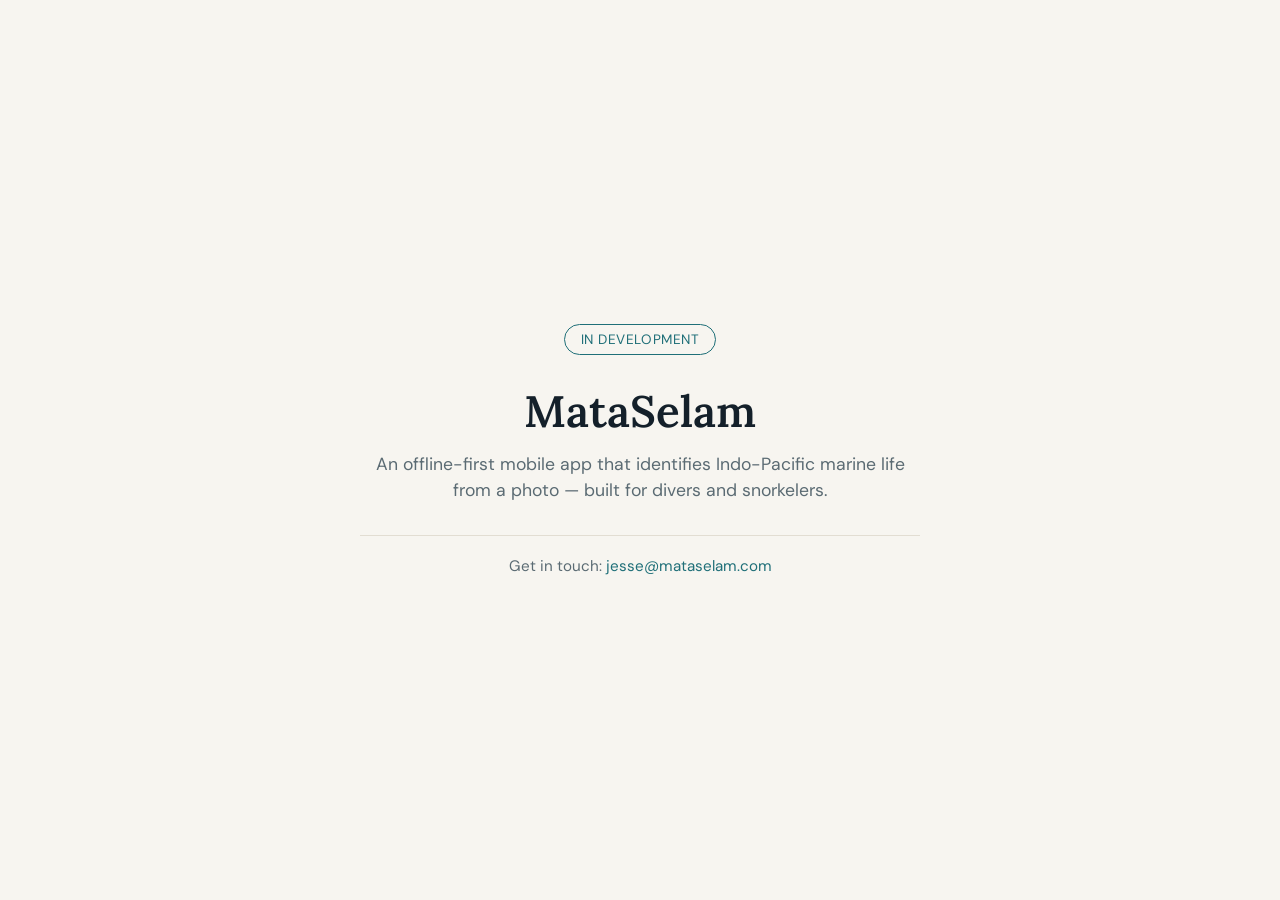
==== index.html @ fbf0c942 "Add placeholder landing page for mataselam.com Minimal honest coming-soon page to satisfy Apple Deve" ====
<!doctype html>
<html lang="en">
<head>
<meta charset="utf-8">
<meta name="viewport" content="width=device-width, initial-scale=1">
<title>MataSelam</title>
<meta name="description" content="MataSelam is an offline-first mobile app that identifies Indo-Pacific marine life from a photo, for divers and snorkelers.">
<link rel="preconnect" href="https://fonts.googleapis.com">
<link rel="preconnect" href="https://fonts.gstatic.com" crossorigin>
<link href="https://fonts.googleapis.com/css2?family=Lora:wght@600&family=DM+Sans:wght@400;500&display=swap" rel="stylesheet">
<style>
  :root {
    --ink: #14202a;
    --muted: #5b6b73;
    --bg: #f7f5f0;
    --accent: #1f6f78;
    --border: #e2ddd2;
  }
  * { box-sizing: border-box; }
  html, body {
    margin: 0;
    padding: 0;
    background: var(--bg);
    color: var(--ink);
    font-family: 'DM Sans', -apple-system, BlinkMacSystemFont, sans-serif;
  }
  body {
    min-height: 100vh;
    display: flex;
    align-items: center;
    justify-content: center;
    padding: 24px;
  }
  main {
    max-width: 560px;
    text-align: center;
  }
  h1 {
    font-family: 'Lora', Georgia, serif;
    font-weight: 600;
    font-size: clamp(2rem, 5vw, 2.75rem);
    margin: 0 0 12px;
    color: var(--ink);
  }
  p.tagline {
    font-size: 1.1rem;
    color: var(--muted);
    margin: 0 0 32px;
    line-height: 1.5;
  }
  .status {
    display: inline-block;
    font-size: 0.85rem;
    letter-spacing: 0.04em;
    text-transform: uppercase;
    color: var(--accent);
    border: 1px solid var(--accent);
    border-radius: 999px;
    padding: 6px 16px;
    margin-bottom: 28px;
  }
  .contact {
    font-size: 0.95rem;
    color: var(--muted);
    border-top: 1px solid var(--border);
    padding-top: 20px;
    margin-top: 8px;
  }
  .contact a {
    color: var(--accent);
    text-decoration: none;
  }
  .contact a:hover { text-decoration: underline; }
</style>
</head>
<body>
  <main>
    <div class="status">In development</div>
    <h1>MataSelam</h1>
    <p class="tagline">
      An offline-first mobile app that identifies Indo-Pacific marine life from a photo &mdash;
      built for divers and snorkelers.
    </p>
    <div class="contact">
      Get in touch: <a href="mailto:jesse@mataselam.com">jesse@mataselam.com</a>
    </div>
  </main>
</body>
</html>
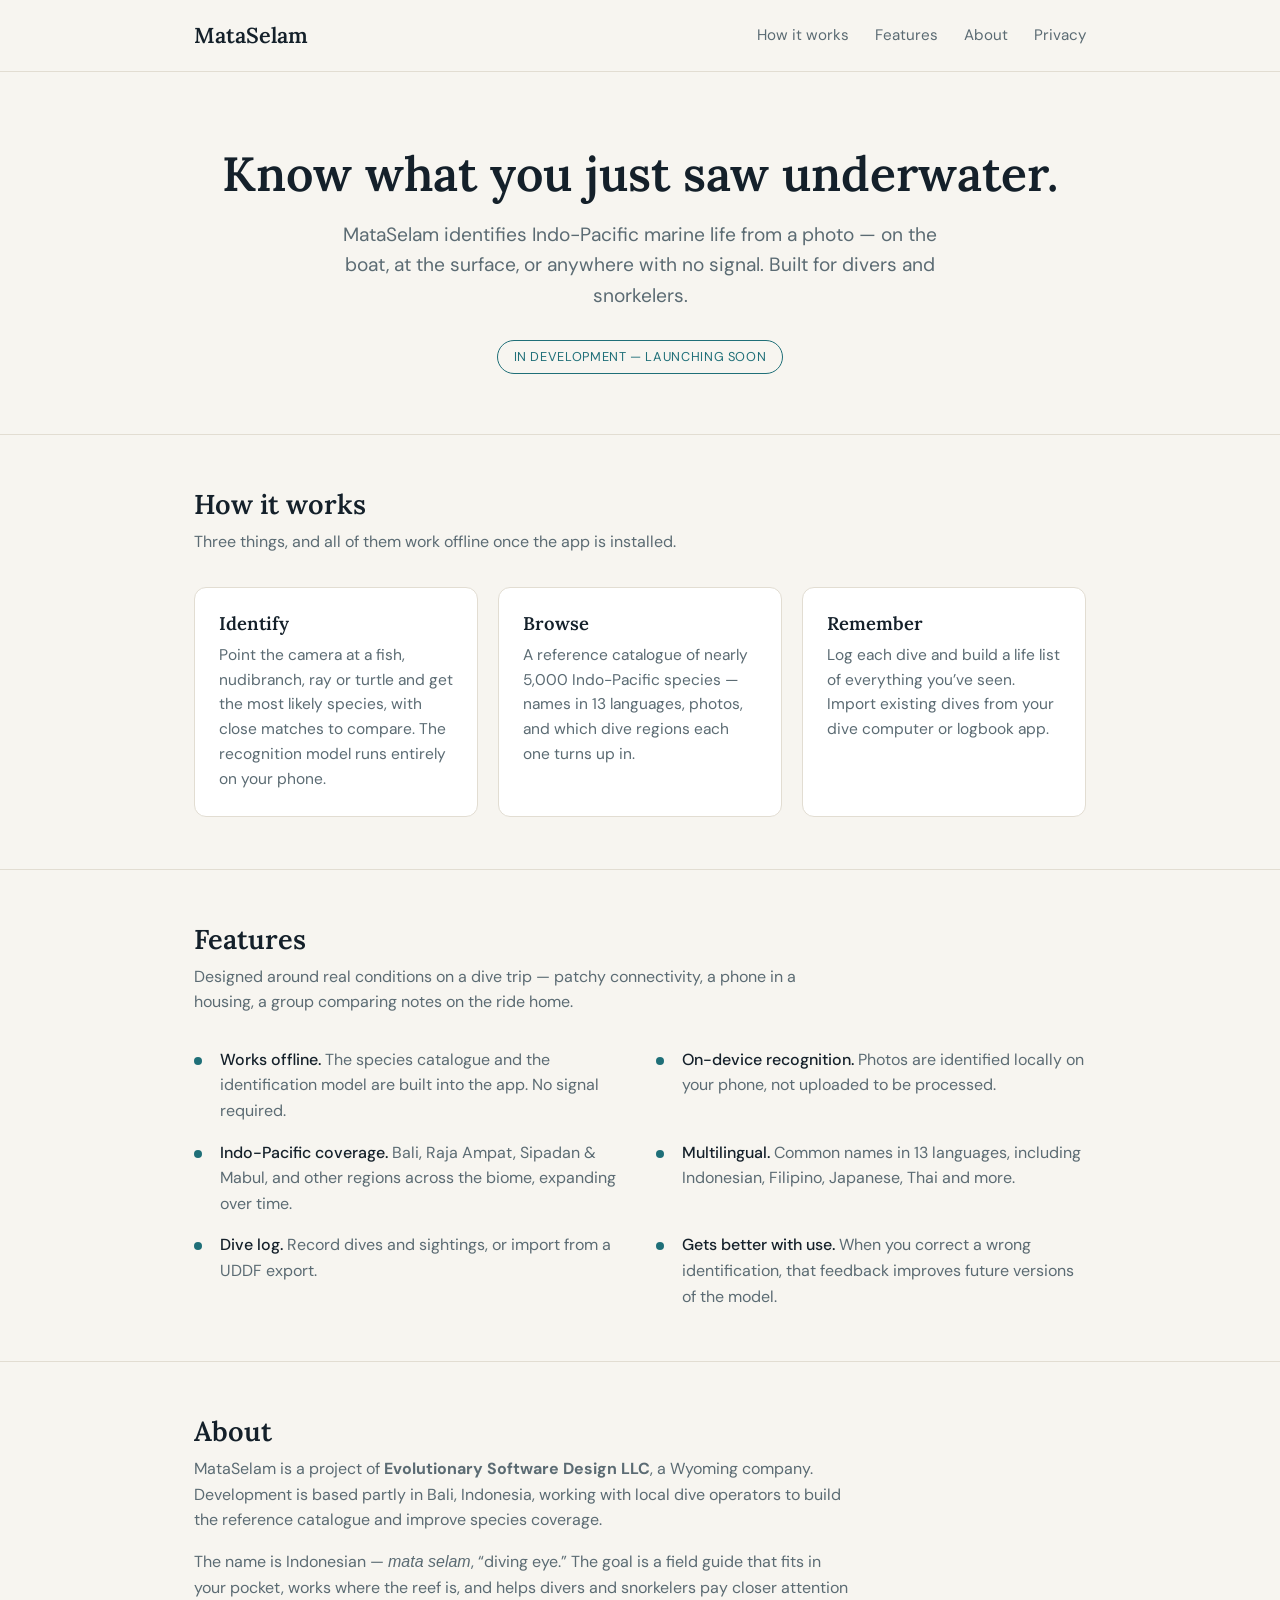
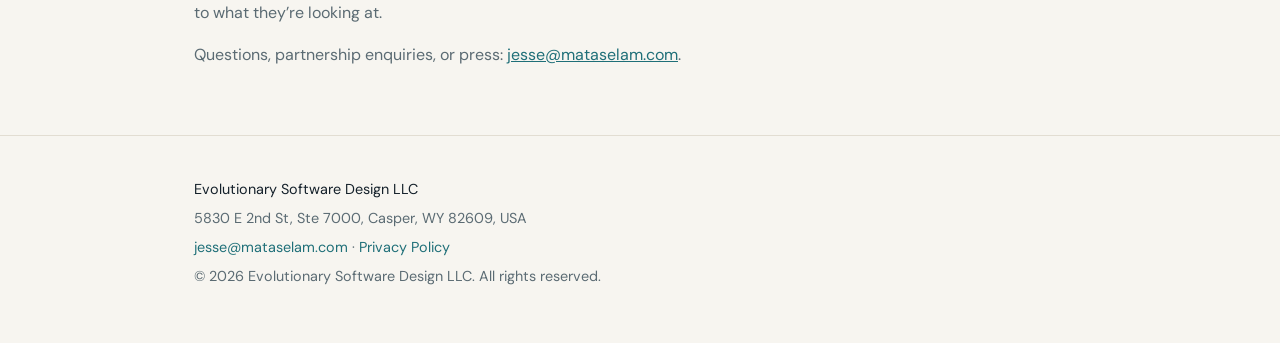
==== commit df4bf86e: "Expand site into a real multi-section page + privacy policy Apple withdrew the Developer Program enr" ====
--- a/index.html
+++ b/index.html
@@ -3,87 +3,124 @@
 <head>
 <meta charset="utf-8">
 <meta name="viewport" content="width=device-width, initial-scale=1">
-<title>MataSelam</title>
-<meta name="description" content="MataSelam is an offline-first mobile app that identifies Indo-Pacific marine life from a photo, for divers and snorkelers.">
+<title>MataSelam &mdash; Identify Indo-Pacific marine life</title>
+<meta name="description" content="MataSelam is an offline-first mobile app that identifies Indo-Pacific marine life from a photo, for divers and snorkelers. A project of Evolutionary Software Design LLC.">
+<link rel="canonical" href="https://mataselam.com/">
+<meta property="og:title" content="MataSelam">
+<meta property="og:description" content="An offline-first mobile app that identifies Indo-Pacific marine life from a photo, for divers and snorkelers.">
+<meta property="og:type" content="website">
+<meta property="og:url" content="https://mataselam.com/">
 <link rel="preconnect" href="https://fonts.googleapis.com">
 <link rel="preconnect" href="https://fonts.gstatic.com" crossorigin>
 <link href="https://fonts.googleapis.com/css2?family=Lora:wght@600&family=DM+Sans:wght@400;500&display=swap" rel="stylesheet">
-<style>
-  :root {
-    --ink: #14202a;
-    --muted: #5b6b73;
-    --bg: #f7f5f0;
-    --accent: #1f6f78;
-    --border: #e2ddd2;
-  }
-  * { box-sizing: border-box; }
-  html, body {
-    margin: 0;
-    padding: 0;
-    background: var(--bg);
-    color: var(--ink);
-    font-family: 'DM Sans', -apple-system, BlinkMacSystemFont, sans-serif;
-  }
-  body {
-    min-height: 100vh;
-    display: flex;
-    align-items: center;
-    justify-content: center;
-    padding: 24px;
-  }
-  main {
-    max-width: 560px;
-    text-align: center;
-  }
-  h1 {
-    font-family: 'Lora', Georgia, serif;
-    font-weight: 600;
-    font-size: clamp(2rem, 5vw, 2.75rem);
-    margin: 0 0 12px;
-    color: var(--ink);
-  }
-  p.tagline {
-    font-size: 1.1rem;
-    color: var(--muted);
-    margin: 0 0 32px;
-    line-height: 1.5;
-  }
-  .status {
-    display: inline-block;
-    font-size: 0.85rem;
-    letter-spacing: 0.04em;
-    text-transform: uppercase;
-    color: var(--accent);
-    border: 1px solid var(--accent);
-    border-radius: 999px;
-    padding: 6px 16px;
-    margin-bottom: 28px;
-  }
-  .contact {
-    font-size: 0.95rem;
-    color: var(--muted);
-    border-top: 1px solid var(--border);
-    padding-top: 20px;
-    margin-top: 8px;
-  }
-  .contact a {
-    color: var(--accent);
-    text-decoration: none;
-  }
-  .contact a:hover { text-decoration: underline; }
-</style>
+<link rel="stylesheet" href="/style.css">
 </head>
 <body>
-  <main>
-    <div class="status">In development</div>
-    <h1>MataSelam</h1>
-    <p class="tagline">
-      An offline-first mobile app that identifies Indo-Pacific marine life from a photo &mdash;
-      built for divers and snorkelers.
-    </p>
-    <div class="contact">
-      Get in touch: <a href="mailto:jesse@mataselam.com">jesse@mataselam.com</a>
+
+<header class="site-header">
+  <div class="wrap">
+    <a class="brand" href="/">MataSelam</a>
+    <nav class="site-nav">
+      <a href="#how-it-works">How it works</a>
+      <a href="#features">Features</a>
+      <a href="#about">About</a>
+      <a href="/privacy/">Privacy</a>
+    </nav>
+  </div>
+</header>
+
+<main>
+  <section class="hero" style="border-top:none">
+    <div class="wrap">
+      <h1>Know what you just saw underwater.</h1>
+      <p class="tagline">
+        MataSelam identifies Indo-Pacific marine life from a photo &mdash; on the boat,
+        at the surface, or anywhere with no signal. Built for divers and snorkelers.
+      </p>
+      <span class="badge">In development &mdash; launching soon</span>
     </div>
-  </main>
+  </section>
+
+  <section id="how-it-works">
+    <div class="wrap">
+      <h2>How it works</h2>
+      <p class="lead">
+        Three things, and all of them work offline once the app is installed.
+      </p>
+      <div class="cards">
+        <div class="card">
+          <h3>Identify</h3>
+          <p>
+            Point the camera at a fish, nudibranch, ray or turtle and get the most
+            likely species, with close matches to compare. The recognition model
+            runs entirely on your phone.
+          </p>
+        </div>
+        <div class="card">
+          <h3>Browse</h3>
+          <p>
+            A reference catalogue of nearly 5,000 Indo-Pacific species &mdash; names in
+            13 languages, photos, and which dive regions each one turns up in.
+          </p>
+        </div>
+        <div class="card">
+          <h3>Remember</h3>
+          <p>
+            Log each dive and build a life list of everything you&rsquo;ve seen.
+            Import existing dives from your dive computer or logbook app.
+          </p>
+        </div>
+      </div>
+    </div>
+  </section>
+
+  <section id="features">
+    <div class="wrap">
+      <h2>Features</h2>
+      <p class="lead">
+        Designed around real conditions on a dive trip &mdash; patchy connectivity,
+        a phone in a housing, a group comparing notes on the ride home.
+      </p>
+      <ul class="features">
+        <li><strong>Works offline.</strong> The species catalogue and the identification model are built into the app. No signal required.</li>
+        <li><strong>On-device recognition.</strong> Photos are identified locally on your phone, not uploaded to be processed.</li>
+        <li><strong>Indo-Pacific coverage.</strong> Bali, Raja Ampat, Sipadan &amp; Mabul, and other regions across the biome, expanding over time.</li>
+        <li><strong>Multilingual.</strong> Common names in 13 languages, including Indonesian, Filipino, Japanese, Thai and more.</li>
+        <li><strong>Dive log.</strong> Record dives and sightings, or import from a UDDF export.</li>
+        <li><strong>Gets better with use.</strong> When you correct a wrong identification, that feedback improves future versions of the model.</li>
+      </ul>
+    </div>
+  </section>
+
+  <section id="about" class="about">
+    <div class="wrap">
+      <h2>About</h2>
+      <p>
+        MataSelam is a project of <strong>Evolutionary Software Design LLC</strong>, a
+        Wyoming company. Development is based partly in Bali, Indonesia, working with
+        local dive operators to build the reference catalogue and improve species coverage.
+      </p>
+      <p>
+        The name is Indonesian &mdash; <em>mata selam</em>, &ldquo;diving eye.&rdquo; The goal is
+        a field guide that fits in your pocket, works where the reef is, and helps divers
+        and snorkelers pay closer attention to what they&rsquo;re looking at.
+      </p>
+      <p>
+        Questions, partnership enquiries, or press:
+        <a href="mailto:jesse@mataselam.com">jesse@mataselam.com</a>.
+      </p>
+    </div>
+  </section>
+</main>
+
+<footer class="site-footer">
+  <div class="wrap">
+    <p class="company">Evolutionary Software Design LLC</p>
+    <p>5830 E 2nd St, Ste 7000, Casper, WY 82609, USA</p>
+    <p><a href="mailto:jesse@mataselam.com">jesse@mataselam.com</a> &middot; <a href="/privacy/">Privacy Policy</a></p>
+    <p>&copy; 2026 Evolutionary Software Design LLC. All rights reserved.</p>
+  </div>
+</footer>
+
 </body>
 </html>
--- a/style.css
+++ b/style.css
@@ -0,0 +1,185 @@
+:root {
+  --ink: #14202a;
+  --muted: #5b6b73;
+  --bg: #f7f5f0;
+  --surface: #ffffff;
+  --accent: #1f6f78;
+  --accent-dark: #164f56;
+  --border: #e2ddd2;
+  --maxw: 940px;
+}
+
+* { box-sizing: border-box; }
+
+html, body {
+  margin: 0;
+  padding: 0;
+  background: var(--bg);
+  color: var(--ink);
+  font-family: 'DM Sans', -apple-system, BlinkMacSystemFont, 'Segoe UI', sans-serif;
+  line-height: 1.6;
+  -webkit-font-smoothing: antialiased;
+}
+
+h1, h2, h3 {
+  font-family: 'Lora', Georgia, serif;
+  font-weight: 600;
+  color: var(--ink);
+  line-height: 1.25;
+}
+
+a { color: var(--accent); }
+a:hover { color: var(--accent-dark); }
+
+.wrap {
+  max-width: var(--maxw);
+  margin: 0 auto;
+  padding: 0 24px;
+}
+
+/* Header */
+.site-header {
+  border-bottom: 1px solid var(--border);
+  background: var(--bg);
+}
+.site-header .wrap {
+  display: flex;
+  align-items: center;
+  justify-content: space-between;
+  flex-wrap: wrap;
+  gap: 8px 20px;
+  padding-top: 18px;
+  padding-bottom: 18px;
+}
+.brand {
+  font-family: 'Lora', Georgia, serif;
+  font-weight: 600;
+  font-size: 1.35rem;
+  color: var(--ink);
+  text-decoration: none;
+}
+.site-nav a {
+  text-decoration: none;
+  color: var(--muted);
+  font-size: 0.95rem;
+  margin-left: 22px;
+}
+.site-nav a:hover { color: var(--accent); }
+.site-nav a:first-child { margin-left: 0; }
+
+/* Hero */
+.hero {
+  padding: 72px 0 60px;
+  text-align: center;
+}
+.hero h1 {
+  font-size: clamp(2.1rem, 5vw, 3rem);
+  margin: 0 0 16px;
+}
+.hero .tagline {
+  font-size: 1.2rem;
+  color: var(--muted);
+  max-width: 620px;
+  margin: 0 auto 28px;
+}
+.badge {
+  display: inline-block;
+  font-size: 0.8rem;
+  letter-spacing: 0.05em;
+  text-transform: uppercase;
+  color: var(--accent);
+  border: 1px solid var(--accent);
+  border-radius: 999px;
+  padding: 6px 16px;
+}
+
+/* Sections */
+section { padding: 52px 0; border-top: 1px solid var(--border); }
+section h2 {
+  font-size: 1.7rem;
+  margin: 0 0 8px;
+}
+section .lead {
+  color: var(--muted);
+  max-width: 640px;
+  margin: 0 0 32px;
+}
+
+/* Cards */
+.cards {
+  display: grid;
+  grid-template-columns: repeat(3, 1fr);
+  gap: 20px;
+}
+.card {
+  background: var(--surface);
+  border: 1px solid var(--border);
+  border-radius: 12px;
+  padding: 24px;
+}
+.card h3 {
+  font-size: 1.15rem;
+  margin: 0 0 8px;
+}
+.card p {
+  margin: 0;
+  color: var(--muted);
+  font-size: 0.97rem;
+}
+
+/* Feature list */
+.features {
+  list-style: none;
+  padding: 0;
+  margin: 0;
+  display: grid;
+  grid-template-columns: repeat(2, 1fr);
+  gap: 16px 32px;
+}
+.features li {
+  padding-left: 26px;
+  position: relative;
+  color: var(--muted);
+}
+.features li::before {
+  content: "";
+  position: absolute;
+  left: 0;
+  top: 0.62em;
+  width: 8px;
+  height: 8px;
+  border-radius: 50%;
+  background: var(--accent);
+}
+.features li strong { color: var(--ink); font-weight: 500; }
+
+/* About */
+.about p { max-width: 660px; color: var(--muted); }
+.about p:first-of-type { margin-top: 0; }
+
+/* Footer */
+.site-footer {
+  border-top: 1px solid var(--border);
+  padding: 36px 0 48px;
+  font-size: 0.9rem;
+  color: var(--muted);
+}
+.site-footer a { color: var(--accent); text-decoration: none; }
+.site-footer a:hover { text-decoration: underline; }
+.site-footer .company { color: var(--ink); }
+.site-footer p { margin: 6px 0; }
+
+/* Legal pages */
+.legal { padding: 56px 0 24px; }
+.legal h1 { font-size: clamp(1.9rem, 4vw, 2.4rem); margin: 0 0 6px; }
+.legal .updated { color: var(--muted); font-size: 0.9rem; margin: 0 0 36px; }
+.legal h2 { font-size: 1.3rem; margin: 36px 0 10px; }
+.legal p, .legal li { color: #33434c; }
+.legal ul { padding-left: 22px; }
+.legal li { margin: 6px 0; }
+
+@media (max-width: 720px) {
+  .cards { grid-template-columns: 1fr; }
+  .features { grid-template-columns: 1fr; }
+  .hero { padding: 52px 0 44px; }
+}
